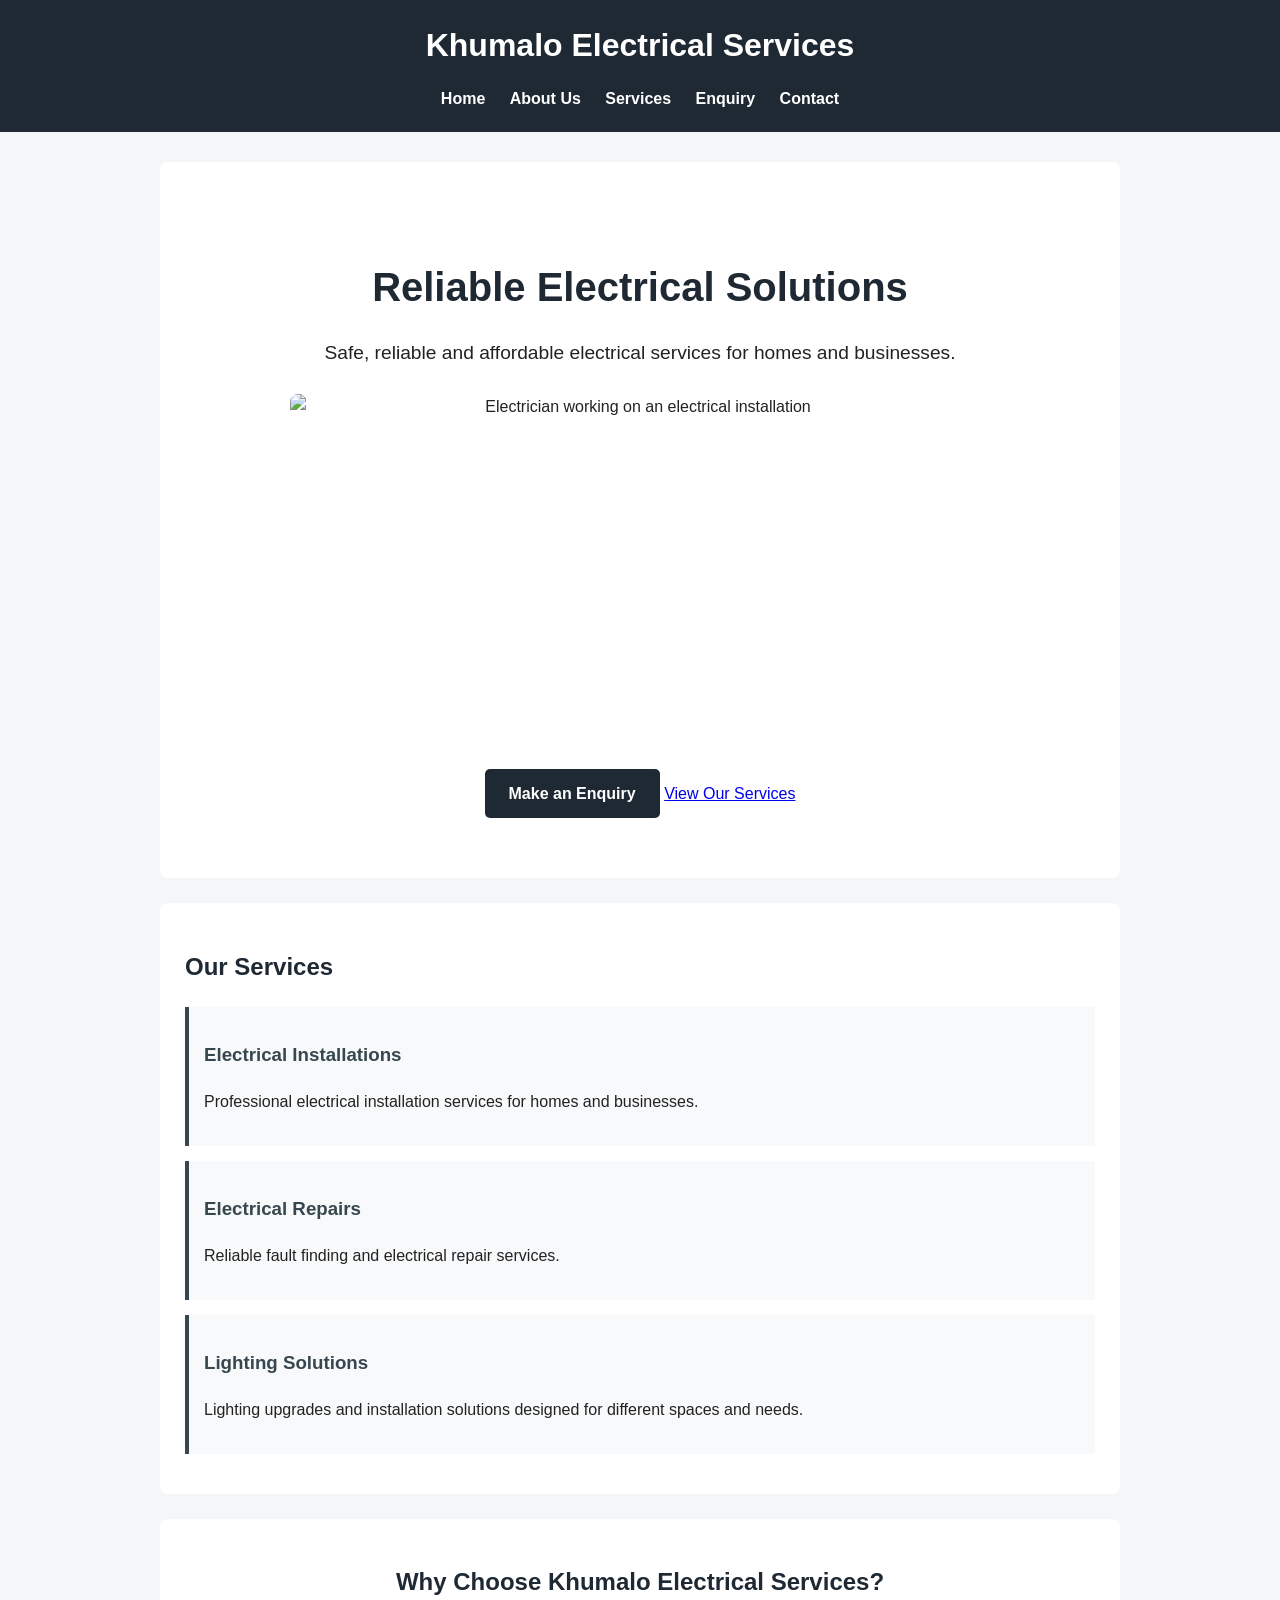
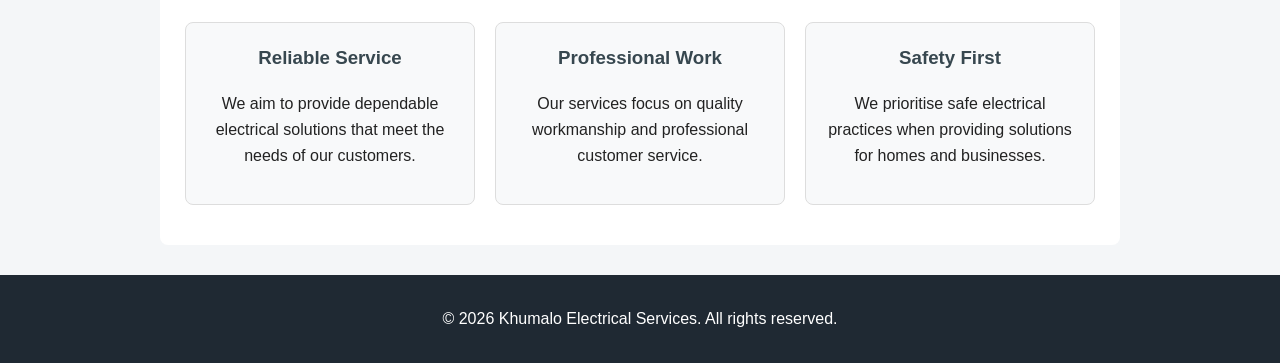
==== index.html @ 167eaa7a "Initial project structure and website implementation" ====
<!DOCTYPE html>
<html lang="en">
<head>
    <meta charset="UTF-8">
    <meta name="viewport" content="width=device-width, initial-scale=1.0">
    <title>Khumalo Electrical Services</title>
    <link rel="stylesheet" href="css/style.css">
</head>

<body>
<!-- Website header containing the business name and navigation -->
    <header>
        <h1>Khumalo Electrical Services</h1>
<!-- Navigation menu linking to all pages of the website -->
        <nav>
            <a href="index.html">Home</a>
            <a href="about.html">About Us</a>
            <a href="services.html">Services</a>
            <a href="enquiry.html">Enquiry</a>
            <a href="contact.html">Contact</a>
        </nav>
    </header>
<!-- Main content of the homepage -->
    <main>
<!-- Hero section introducing Khumalo Electrical Services -->
        <section class="hero">
    <h2>Reliable Electrical Solutions</h2>

    <p>
        Safe, reliable and affordable electrical services
        for homes and businesses.
    </p>
    <img src="images/electrician.jpg" alt="Electrician working on an electrical installation" class="hero-image">

    <a href="enquiry.html" class="cta-button">Make an Enquiry</a>
    <a href="services.html" class="secondary-button">View Our Services</a>
</section>

        <section>
            <h2>Our Services</h2>

            <article>
                <h3>Electrical Installations</h3>
                <p>
                    Professional electrical installation services for
                    homes and businesses.
                </p>
            </article>

            <article>
                <h3>Electrical Repairs</h3>
                <p>
                    Reliable fault finding and electrical repair services.
                </p>
            </article>

            <article>
                <h3>Lighting Solutions</h3>
                <p>
                    Lighting upgrades and installation solutions designed
                    for different spaces and needs.
                </p>
            </article>
        </section>
        <!-- Section highlighting the main benefits of choosing the business -->
        <section class="why-us">
    <h2>Why Choose Khumalo Electrical Services?</h2>

    <div class="benefits">

        <article class="benefit-card">
            <h3>Reliable Service</h3>
            <p>
                We aim to provide dependable electrical solutions
                that meet the needs of our customers.
            </p>
        </article>

        <article class="benefit-card">
            <h3>Professional Work</h3>
            <p>
                Our services focus on quality workmanship and
                professional customer service.
            </p>
        </article>

        <article class="benefit-card">
            <h3>Safety First</h3>
            <p>
                We prioritise safe electrical practices when
                providing solutions for homes and businesses.
            </p>
        </article>

    </div>
</section>

    </main>
<!-- Website footer containing copyright information -->
    <footer>
        <p>&copy; 2026 Khumalo Electrical Services. All rights reserved.</p>
    </footer>
    <script src="js/script.js"></script>

</body>
</html>
---- css/style.css ----
/* General page styling */

* {
    box-sizing: border-box;
}

body {
    margin: 0;
    font-family: Arial, sans-serif;
    line-height: 1.6;
    background-color: #f4f6f8;
    color: #222;
}

/* Header */

header {
    background-color: #1f2933;
    color: white;
    padding: 20px;
    text-align: center;
}

header h1 {
    margin: 0 0 15px;
}

/* Navigation */

nav a {
    color: white;
    text-decoration: none;
    margin: 0 10px;
    font-weight: bold;
}

nav a:hover {
    text-decoration: underline;
}

/* Main content */

main {
    max-width: 1000px;
    margin: 30px auto;
    padding: 0 20px;
}

section {
    background-color: white;
    padding: 25px;
    margin-bottom: 25px;
    border-radius: 8px;
}

h2 {
    color: #1f2933;
}

h3 {
    color: #37474f;
}

/* Services */

article {
    padding: 15px;
    margin-bottom: 15px;
    border-left: 4px solid #37474f;
    background-color: #f8f9fa;
}

/* Forms */

form {
    max-width: 600px;
}

label {
    font-weight: bold;
}

input,
select,
textarea {
    width: 100%;
    padding: 10px;
    margin-top: 5px;
    border: 1px solid #ccc;
    border-radius: 4px;
}

button {
    padding: 12px 20px;
    border: none;
    border-radius: 4px;
    background-color: #1f2933;
    color: white;
    cursor: pointer;
    font-weight: bold;
}

button:hover {
    background-color: #37474f;
}

/* Footer */

footer {
    background-color: #1f2933;
    color: white;
    text-align: center;
    padding: 15px;
    margin-top: 30px;
}

/* Responsive navigation */

@media (max-width: 600px) {

    nav a {
        display: block;
        margin: 8px 0;
    }

    main {
        padding: 0 10px;
    }
}
/* Hero section */

.hero {
    text-align: center;
    padding: 60px 25px;
}

.hero h2 {
    font-size: 2.5rem;
    margin-bottom: 15px;
}

.hero p {
    font-size: 1.2rem;
    margin-bottom: 25px;
}

.cta-button {
    display: inline-block;
    padding: 12px 24px;
    background-color: #1f2933;
    color: white;
    text-decoration: none;
    border-radius: 5px;
    font-weight: bold;
}

.cta-button:hover {
    .secondary-button {
    display: inline-block;
    padding: 12px 24px;
    margin-left: 10px;
    border: 2px solid #1f2933;
    color: #1f2933;
    text-decoration: none;
    border-radius: 5px;
    font-weight: bold;
}

.secondary-button:hover {
    background-color: #1f2933;
    color: white;
}
    background-color: #37474f;
}
/* Service cards */

.service-card {
    background-color: #ffffff;
    border: 1px solid #ddd;
    border-radius: 8px;
    padding: 20px;
    margin-bottom: 20px;
    box-shadow: 0 2px 6px rgba(0, 0, 0, 0.08);
    transition: transform 0.2s ease;
}

.service-card:hover {
    transform: translateY(-3px);
}

.service-card h3 {
    margin-top: 0;
    font-size: 1.3rem;
}
/* Information cards */

.info-card {
    border-left: 5px solid #1f2933;
}

.info-card h2 {
    margin-top: 0;
}
/* Hero image */

.hero-image {
    display: block;
    width: 100%;
    max-width: 700px;
    height: 350px;
    object-fit: cover;
    margin: 25px auto;
    border-radius: 8px;
}
/* Service images */

.service-image {
    display: block;
    width: 100%;
    max-width: 500px;
    height: 250px;
    object-fit: cover;
    margin: 15px auto;
    border-radius: 8px;
}
/* Why choose us section */

.why-us {
    text-align: center;
}

.benefits {
    display: flex;
    gap: 20px;
    justify-content: center;
}

.benefit-card {
    flex: 1;
    background-color: #f8f9fa;
    padding: 20px;
    border-radius: 8px;
    border: 1px solid #ddd;
}

.benefit-card h3 {
    margin-top: 0;
}

@media (max-width: 700px) {
    .benefits {
        flex-direction: column;
    }
}
/* Enquiry form */

.enquiry-form {
    background-color: #f8f9fa;
    padding: 25px;
    border-radius: 8px;
    border: 1px solid #ddd;
}

.enquiry-form input,
.enquiry-form select,
.enquiry-form textarea {
    font-family: Arial, sans-serif;
}

.enquiry-form button {
    margin-top: 10px;
}
/* Contact page */

.contact-intro {
    text-align: center;
}

.contact-card {
    border-left: 5px solid #1f2933;
}

.contact-card h2 {
    margin-top: 0;
}
/* Mobile responsiveness */

@media (max-width: 600px) {

    header {
        padding: 15px;
    }

    header h1 {
        font-size: 1.6rem;
    }

    nav a {
        display: block;
        margin: 8px 0;
    }

    .hero {
        padding: 35px 15px;
    }

    .hero h2 {
        font-size: 2rem;
    }

    .hero-image {
        height: 220px;
    }

    .secondary-button {
        margin-left: 0;
        margin-top: 10px;
    }

    .service-image {
        height: 200px;
    }

    main {
        width: 100%;
        padding: 0 10px;
    }

    section {
        padding: 20px;
    }
}
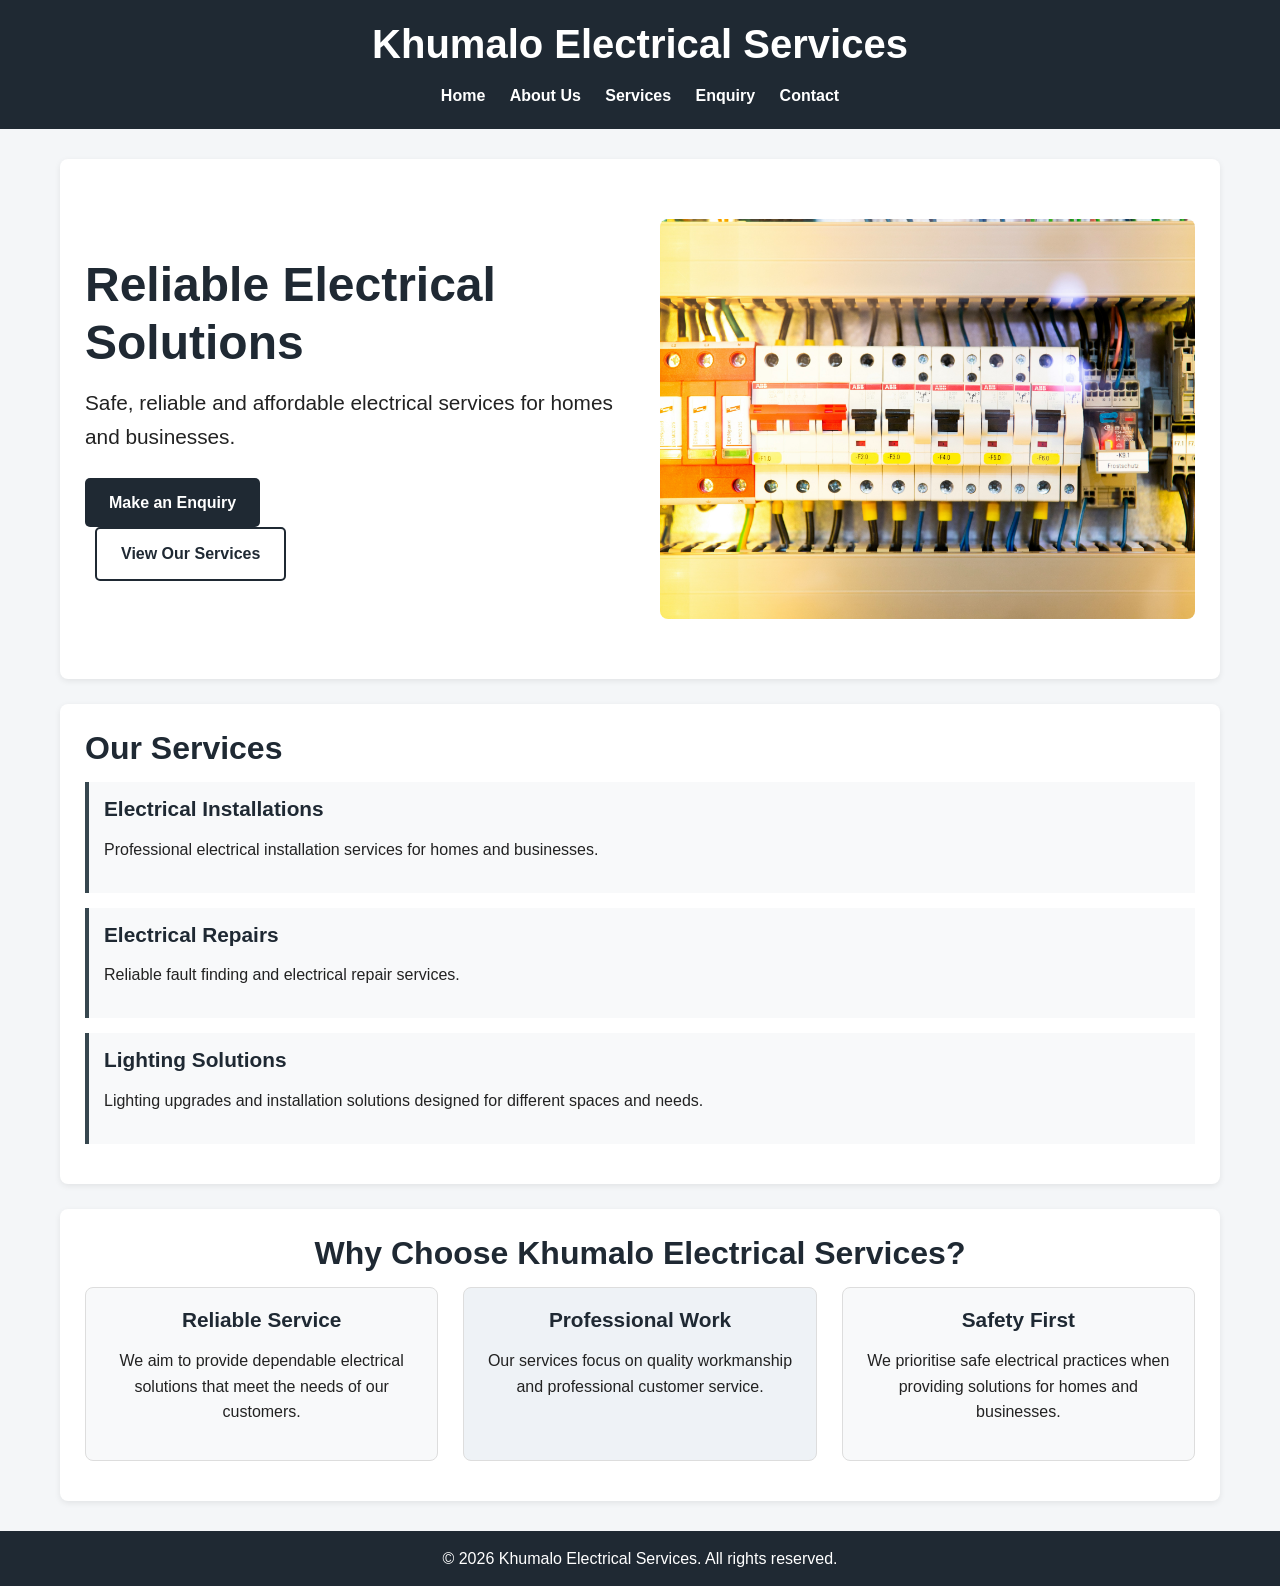
==== commit a1aa947a: "Part 2: CSS styling, responsive design, hamburger menu, screenshots, README update" ====
--- a/index.html
+++ b/index.html
@@ -9,31 +9,36 @@
 
 <body>
 <!-- Website header containing the business name and navigation -->
-    <header>
+   <header>
+    <div class="header-container">
         <h1>Khumalo Electrical Services</h1>
-<!-- Navigation menu linking to all pages of the website -->
-        <nav>
+        
+        <button class="hamburger" id="hamburger" aria-label="Toggle navigation">
+            <span></span>
+            <span></span>
+            <span></span>
+        </button>
+        
+        <nav id="main-nav">
             <a href="index.html">Home</a>
             <a href="about.html">About Us</a>
             <a href="services.html">Services</a>
             <a href="enquiry.html">Enquiry</a>
             <a href="contact.html">Contact</a>
         </nav>
-    </header>
+    </div>
+</header>
 <!-- Main content of the homepage -->
     <main>
 <!-- Hero section introducing Khumalo Electrical Services -->
         <section class="hero">
-    <h2>Reliable Electrical Solutions</h2>
-
-    <p>
-        Safe, reliable and affordable electrical services
-        for homes and businesses.
-    </p>
+    <div class="hero-content">
+        <h2>Reliable Electrical Solutions</h2>
+        <p>Safe, reliable and affordable electrical services for homes and businesses.</p>
+        <a href="enquiry.html" class="cta-button">Make an Enquiry</a>
+        <a href="services.html" class="secondary-button">View Our Services</a>
+    </div>
     <img src="images/electrician.jpg" alt="Electrician working on an electrical installation" class="hero-image">
-
-    <a href="enquiry.html" class="cta-button">Make an Enquiry</a>
-    <a href="services.html" class="secondary-button">View Our Services</a>
 </section>
 
         <section>
--- a/css/style.css
+++ b/css/style.css
@@ -1,44 +1,185 @@
-/* General page styling */
+/* =========================================
+   KHUMALO ELECTRICAL SERVICES - STYLE.CSS
+   Part 2: CSS Styling and Responsive Design
+   ========================================= */
+
+/* =========================================
+   1. CSS RESET
+   ========================================= */
 
 * {
     box-sizing: border-box;
+    margin: 0;
+    padding: 0;
+}
+
+html {
+    scroll-behavior: smooth;
 }
 
 body {
-    margin: 0;
     font-family: Arial, sans-serif;
+    font-size: 16px;
     line-height: 1.6;
     background-color: #f4f6f8;
     color: #222;
 }
 
-/* Header */
+img {
+    max-width: 100%;
+    height: auto;
+    display: block;
+}
+
+a {
+    text-decoration: none;
+    color: inherit;
+}
+
+ul {
+    list-style: none;
+}
+
+
+/* =========================================
+   2. COLOUR VARIABLES
+   ========================================= */
+
+:root {
+    --primary: #1f2933;
+    --primary-light: #37474f;
+    --secondary: #e8a317;
+    --secondary-dark: #c88914;
+    --white: #ffffff;
+    --light-grey: #f8f9fa;
+    --medium-grey: #cccccc;
+    --dark-grey: #6b7280;
+    --black: #222222;
+    --success: #10b981;
+    --error: #ef4444;
+    
+    --radius-sm: 4px;
+    --radius-md: 8px;
+    --radius-lg: 12px;
+    
+    --shadow-sm: 0 2px 6px rgba(0, 0, 0, 0.08);
+    --shadow-md: 0 4px 12px rgba(0, 0, 0, 0.12);
+    --shadow-lg: 0 10px 25px rgba(0, 0, 0, 0.15);
+    
+    --transition-fast: 0.2s ease;
+    --transition-normal: 0.3s ease;
+}
+
+
+/* =========================================
+   3. TYPOGRAPHY
+   ========================================= */
+
+h1, h2, h3, h4, h5, h6 {
+    font-weight: 700;
+    line-height: 1.2;
+    color: var(--primary);
+    margin-bottom: 15px;
+}
+
+h1 { font-size: 2.5rem; }
+h2 { font-size: 2rem; }
+h3 { font-size: 1.3rem; }
+
+p {
+    margin-bottom: 15px;
+    color: var(--black);
+}
+
+
+/* =========================================
+   4. HEADER & NAVIGATION
+   ========================================= */
 
 header {
-    background-color: #1f2933;
+    background-color: var(--primary);
     color: white;
     padding: 20px;
     text-align: center;
 }
 
 header h1 {
+    color: white;
     margin: 0 0 15px;
 }
 
-/* Navigation */
+.header-container {
+    position: relative;
+}
 
 nav a {
     color: white;
     text-decoration: none;
     margin: 0 10px;
     font-weight: bold;
+    padding: 5px 0;
+    transition: color var(--transition-fast);
 }
 
 nav a:hover {
+    color: var(--secondary);
     text-decoration: underline;
 }
 
-/* Main content */
+nav a:visited {
+    color: white;
+}
+
+nav a:active {
+    color: var(--secondary);
+}
+
+nav a:focus {
+    outline: 2px solid var(--secondary);
+    outline-offset: 3px;
+}
+
+
+/* =========================================
+   5. HAMBURGER MENU
+   ========================================= */
+
+.hamburger {
+    display: none;
+    flex-direction: column;
+    gap: 5px;
+    background: none;
+    border: none;
+    cursor: pointer;
+    padding: 10px;
+    margin: 0 auto;
+}
+
+.hamburger span {
+    display: block;
+    width: 28px;
+    height: 3px;
+    background-color: white;
+    border-radius: 2px;
+    transition: all var(--transition-normal);
+}
+
+.hamburger.active span:nth-child(1) {
+    transform: rotate(45deg) translate(6px, 6px);
+}
+
+.hamburger.active span:nth-child(2) {
+    opacity: 0;
+}
+
+.hamburger.active span:nth-child(3) {
+    transform: rotate(-45deg) translate(6px, -6px);
+}
+
+
+/* =========================================
+   6. MAIN CONTENT
+   ========================================= */
 
 main {
     max-width: 1000px;
@@ -50,84 +191,21 @@
     background-color: white;
     padding: 25px;
     margin-bottom: 25px;
-    border-radius: 8px;
-}
-
-h2 {
-    color: #1f2933;
-}
-
-h3 {
-    color: #37474f;
-}
-
-/* Services */
+    border-radius: var(--radius-md);
+    box-shadow: var(--shadow-sm);
+}
 
 article {
     padding: 15px;
     margin-bottom: 15px;
-    border-left: 4px solid #37474f;
-    background-color: #f8f9fa;
-}
-
-/* Forms */
-
-form {
-    max-width: 600px;
-}
-
-label {
-    font-weight: bold;
-}
-
-input,
-select,
-textarea {
-    width: 100%;
-    padding: 10px;
-    margin-top: 5px;
-    border: 1px solid #ccc;
-    border-radius: 4px;
-}
-
-button {
-    padding: 12px 20px;
-    border: none;
-    border-radius: 4px;
-    background-color: #1f2933;
-    color: white;
-    cursor: pointer;
-    font-weight: bold;
-}
-
-button:hover {
-    background-color: #37474f;
-}
-
-/* Footer */
-
-footer {
-    background-color: #1f2933;
-    color: white;
-    text-align: center;
-    padding: 15px;
-    margin-top: 30px;
-}
-
-/* Responsive navigation */
-
-@media (max-width: 600px) {
-
-    nav a {
-        display: block;
-        margin: 8px 0;
-    }
-
-    main {
-        padding: 0 10px;
-    }
-}
-/* Hero section */
+    border-left: 4px solid var(--primary-light);
+    background-color: var(--light-grey);
+}
+
+
+/* =========================================
+   7. HERO SECTION
+   ========================================= */
 
 .hero {
     text-align: center;
@@ -143,65 +221,6 @@
     font-size: 1.2rem;
     margin-bottom: 25px;
 }
-
-.cta-button {
-    display: inline-block;
-    padding: 12px 24px;
-    background-color: #1f2933;
-    color: white;
-    text-decoration: none;
-    border-radius: 5px;
-    font-weight: bold;
-}
-
-.cta-button:hover {
-    .secondary-button {
-    display: inline-block;
-    padding: 12px 24px;
-    margin-left: 10px;
-    border: 2px solid #1f2933;
-    color: #1f2933;
-    text-decoration: none;
-    border-radius: 5px;
-    font-weight: bold;
-}
-
-.secondary-button:hover {
-    background-color: #1f2933;
-    color: white;
-}
-    background-color: #37474f;
-}
-/* Service cards */
-
-.service-card {
-    background-color: #ffffff;
-    border: 1px solid #ddd;
-    border-radius: 8px;
-    padding: 20px;
-    margin-bottom: 20px;
-    box-shadow: 0 2px 6px rgba(0, 0, 0, 0.08);
-    transition: transform 0.2s ease;
-}
-
-.service-card:hover {
-    transform: translateY(-3px);
-}
-
-.service-card h3 {
-    margin-top: 0;
-    font-size: 1.3rem;
-}
-/* Information cards */
-
-.info-card {
-    border-left: 5px solid #1f2933;
-}
-
-.info-card h2 {
-    margin-top: 0;
-}
-/* Hero image */
 
 .hero-image {
     display: block;
@@ -210,9 +229,96 @@
     height: 350px;
     object-fit: cover;
     margin: 25px auto;
-    border-radius: 8px;
-}
-/* Service images */
+    border-radius: var(--radius-md);
+}
+
+
+/* =========================================
+   8. BUTTONS
+   ========================================= */
+
+.cta-button {
+    display: inline-block;
+    padding: 12px 24px;
+    background-color: var(--primary);
+    color: white;
+    text-decoration: none;
+    border-radius: 5px;
+    font-weight: bold;
+    transition: all var(--transition-normal);
+}
+
+.cta-button:hover {
+    background-color: var(--primary-light);
+    transform: translateY(-2px);
+    box-shadow: var(--shadow-md);
+}
+
+.cta-button:focus {
+    outline: 3px solid var(--secondary);
+    outline-offset: 3px;
+}
+
+.cta-button:active {
+    transform: translateY(1px);
+}
+
+.secondary-button {
+    display: inline-block;
+    padding: 12px 24px;
+    margin-left: 10px;
+    border: 2px solid var(--primary);
+    color: var(--primary);
+    text-decoration: none;
+    border-radius: 5px;
+    font-weight: bold;
+    transition: all var(--transition-normal);
+}
+
+.secondary-button:hover {
+    background-color: var(--primary);
+    color: white;
+    transform: translateY(-2px);
+    box-shadow: var(--shadow-md);
+}
+
+.secondary-button:focus {
+    outline: 3px solid var(--secondary);
+    outline-offset: 3px;
+}
+
+
+/* =========================================
+   9. SERVICE CARDS
+   ========================================= */
+
+.service-card {
+    background-color: #ffffff;
+    border: 1px solid #ddd;
+    border-radius: var(--radius-md);
+    padding: 20px;
+    margin-bottom: 20px;
+    box-shadow: var(--shadow-sm);
+    transition: transform var(--transition-normal), box-shadow var(--transition-normal);
+}
+
+.service-card:hover {
+    transform: translateY(-5px);
+    box-shadow: var(--shadow-lg);
+}
+
+.service-card h3 {
+    margin-top: 0;
+    color: var(--primary);
+}
+
+.service-card:first-child {
+    border-top: 4px solid var(--primary);
+}
+
+.service-card:nth-child(odd) {
+    background-color: #fafbfc;
+}
 
 .service-image {
     display: block;
@@ -221,9 +327,13 @@
     height: 250px;
     object-fit: cover;
     margin: 15px auto;
-    border-radius: 8px;
-}
-/* Why choose us section */
+    border-radius: var(--radius-md);
+}
+
+
+/* =========================================
+   10. WHY CHOOSE US SECTION
+   ========================================= */
 
 .why-us {
     text-align: center;
@@ -233,100 +343,316 @@
     display: flex;
     gap: 20px;
     justify-content: center;
+    flex-wrap: wrap;
 }
 
 .benefit-card {
     flex: 1;
-    background-color: #f8f9fa;
+    min-width: 200px;
+    background-color: var(--light-grey);
     padding: 20px;
-    border-radius: 8px;
+    border-radius: var(--radius-md);
     border: 1px solid #ddd;
+    transition: transform var(--transition-normal);
+}
+
+.benefit-card:hover {
+    transform: translateY(-3px);
+    box-shadow: var(--shadow-md);
 }
 
 .benefit-card h3 {
     margin-top: 0;
 }
 
-@media (max-width: 700px) {
-    .benefits {
-        flex-direction: column;
-    }
-}
-/* Enquiry form */
+.benefit-card:nth-child(2) {
+    background-color: #eef2f6;
+}
+
+
+/* =========================================
+   11. FORMS
+   ========================================= */
+
+form {
+    max-width: 600px;
+}
+
+label {
+    font-weight: bold;
+    display: block;
+    margin-top: 10px;
+}
+
+input,
+select,
+textarea {
+    width: 100%;
+    padding: 10px;
+    margin-top: 5px;
+    border: 1px solid var(--medium-grey);
+    border-radius: var(--radius-sm);
+    font-family: Arial, sans-serif;
+    font-size: 1rem;
+    transition: border-color var(--transition-fast), box-shadow var(--transition-fast);
+}
+
+input:focus,
+select:focus,
+textarea:focus {
+    outline: none;
+    border: 2px solid var(--primary);
+    box-shadow: 0 0 0 3px rgba(31, 41, 51, 0.15);
+}
+
+input:valid:not(:placeholder-shown) {
+    border-color: var(--success);
+}
+
+input:invalid:not(:placeholder-shown) {
+    border-color: var(--error);
+}
+
+button {
+    padding: 12px 20px;
+    border: none;
+    border-radius: var(--radius-sm);
+    background-color: var(--primary);
+    color: white;
+    cursor: pointer;
+    font-weight: bold;
+    font-size: 1rem;
+    transition: all var(--transition-normal);
+}
+
+button:hover {
+    background-color: var(--primary-light);
+    transform: translateY(-2px);
+    box-shadow: var(--shadow-md);
+}
+
+button:focus {
+    outline: 3px solid var(--secondary);
+    outline-offset: 3px;
+}
+
+button:active {
+    transform: translateY(1px);
+}
 
 .enquiry-form {
-    background-color: #f8f9fa;
+    background-color: var(--light-grey);
     padding: 25px;
-    border-radius: 8px;
+    border-radius: var(--radius-md);
     border: 1px solid #ddd;
-}
-
-.enquiry-form input,
-.enquiry-form select,
-.enquiry-form textarea {
-    font-family: Arial, sans-serif;
 }
 
 .enquiry-form button {
     margin-top: 10px;
 }
-/* Contact page */
+
+
+/* =========================================
+   12. CONTACT PAGE
+   ========================================= */
 
 .contact-intro {
     text-align: center;
 }
 
 .contact-card {
-    border-left: 5px solid #1f2933;
+    border-left: 5px solid var(--primary);
 }
 
 .contact-card h2 {
     margin-top: 0;
 }
-/* Mobile responsiveness */
-
-@media (max-width: 600px) {
-
-    header {
-        padding: 15px;
-    }
-
-    header h1 {
-        font-size: 1.6rem;
-    }
-
+
+
+/* =========================================
+   13. FOOTER
+   ========================================= */
+
+footer {
+    background-color: var(--primary);
+    color: white;
+    text-align: center;
+    padding: 15px;
+    margin-top: 30px;
+}
+
+footer p {
+    color: white;
+    margin: 0;
+}
+
+
+/* =========================================
+   14. PSEUDO-ELEMENTS
+   ========================================= */
+
+::selection {
+    background-color: var(--primary);
+    color: white;
+}
+
+::-webkit-scrollbar {
+    width: 10px;
+}
+
+::-webkit-scrollbar-track {
+    background: var(--light-grey);
+}
+
+::-webkit-scrollbar-thumb {
+    background: var(--primary);
+    border-radius: 5px;
+}
+
+::-webkit-scrollbar-thumb:hover {
+    background: var(--primary-light);
+}
+
+
+/* =========================================
+   15. RESPONSIVE - TABLET (768px and up)
+   ========================================= */
+
+@media screen and (min-width: 768px) {
+    
+    .services-grid {
+        display: grid;
+        grid-template-columns: repeat(2, 1fr);
+        gap: 20px;
+    }
+    
+    .hero {
+        display: grid;
+        grid-template-columns: 1fr 1fr;
+        gap: 40px;
+        text-align: left;
+        align-items: center;
+    }
+    
+    .hero-content {
+        display: flex;
+        flex-direction: column;
+        align-items: flex-start;
+    }
+    
+    .hero-image {
+        margin: 0;
+        height: 400px;
+    }
+    
+    .benefits {
+        display: grid;
+        grid-template-columns: repeat(3, 1fr);
+        gap: 25px;
+    }
+}
+
+
+/* =========================================
+   16. RESPONSIVE - DESKTOP (992px and up)
+   ========================================= */
+
+@media screen and (min-width: 992px) {
+    
+    .services-grid {
+        grid-template-columns: repeat(3, 1fr);
+    }
+    
+    .hero h2 {
+        font-size: 3rem;
+    }
+    
+    .hero p {
+        font-size: 1.3rem;
+    }
+    
+    main {
+        max-width: 1200px;
+    }
+}
+
+
+/* =========================================
+   17. RESPONSIVE - MOBILE (below 768px)
+   ========================================= */
+
+@media screen and (max-width: 767px) {
+    
+    .hamburger {
+        display: flex;
+    }
+    
+    nav {
+        display: none;
+        width: 100%;
+        margin-top: 15px;
+        padding-top: 15px;
+        border-top: 1px solid rgba(255, 255, 255, 0.2);
+    }
+    
+    nav.active {
+        display: block;
+        animation: slideDown 0.3s ease;
+    }
+    
     nav a {
         display: block;
-        margin: 8px 0;
-    }
-
+        padding: 10px 0;
+        margin: 5px 0;
+        border-bottom: 1px solid rgba(255, 255, 255, 0.1);
+    }
+    
     .hero {
         padding: 35px 15px;
     }
-
+    
     .hero h2 {
-        font-size: 2rem;
-    }
-
+        font-size: 1.8rem;
+    }
+    
     .hero-image {
         height: 220px;
     }
-
+    
     .secondary-button {
         margin-left: 0;
         margin-top: 10px;
     }
-
+    
     .service-image {
         height: 200px;
     }
-
+    
     main {
         width: 100%;
         padding: 0 10px;
     }
-
+    
     section {
         padding: 20px;
     }
+    
+    .benefits {
+        flex-direction: column;
+    }
+    
+    header h1 {
+        font-size: 1.5rem;
+    }
+}
+
+@keyframes slideDown {
+    from {
+        opacity: 0;
+        transform: translateY(-10px);
+    }
+    to {
+        opacity: 1;
+        transform: translateY(0);
+    }
 }
